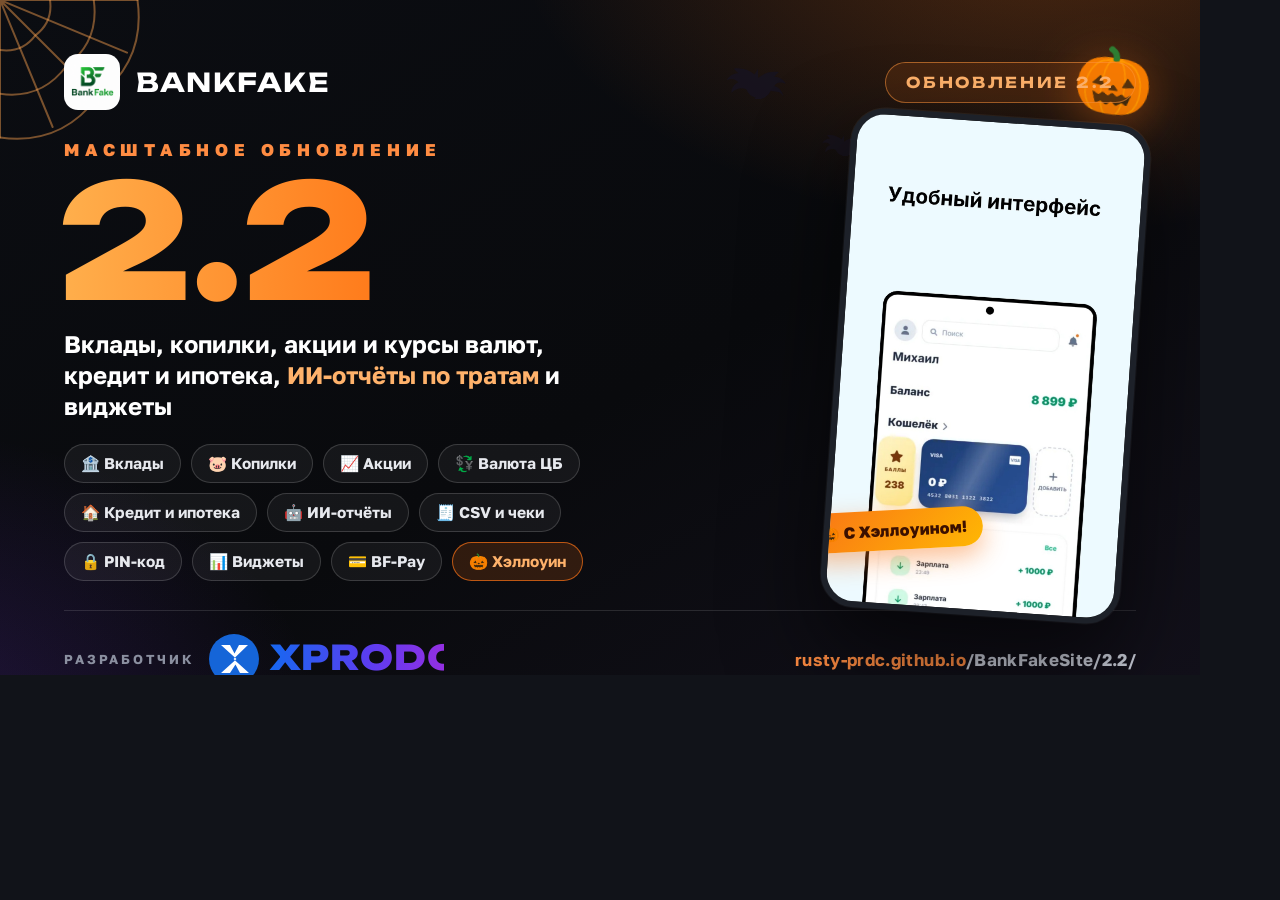
==== 2.2/poster.html @ 08672fef "Update page 2.2" ====
<!DOCTYPE html>
<html lang="ru">
<head>
<meta charset="UTF-8">
<meta name="viewport" content="width=device-width, initial-scale=1">
<title>Баннер BankFake 2.2 — XPRODC</title>
<link rel="preconnect" href="https://fonts.googleapis.com">
<link rel="preconnect" href="https://fonts.gstatic.com" crossorigin>
<link href="https://fonts.googleapis.com/css2?family=Unbounded:wght@500;700;800&family=Golos+Text:wght@500;600;700;800&display=swap" rel="stylesheet">
<style>
  * { margin: 0; padding: 0; box-sizing: border-box; }
  html, body { background: #111319; }
  body { display: flex; align-items: center; justify-content: center; min-height: 100vh; font-family: 'Golos Text', sans-serif; }

  .poster {
    position: relative;
    width: 1200px;
    height: 675px;
    overflow: hidden;
    background:
      radial-gradient(900px 500px at 88% -10%, rgba(249, 115, 22, .28), transparent 60%),
      radial-gradient(700px 520px at -8% 110%, rgba(124, 58, 237, .22), transparent 60%),
      linear-gradient(150deg, #0b0d12 0%, #090a0d 55%, #12101a 100%);
    color: #fff;
    transform-origin: top left;
  }

  /* декор */
  .web { position: absolute; top: 0; left: 0; width: 150px; color: rgba(255, 165, 80, .45); }
  .bat { position: absolute; fill: #17131f; opacity: .9; }
  .bat.b1 { width: 74px; top: 64px; right: 405px; animation: fl 7s ease-in-out infinite; }
  .bat.b2 { width: 52px; top: 132px; right: 330px; opacity: .75; animation: fl 9s ease-in-out infinite reverse; }
  .pump-emoji { position: absolute; right: 46px; top: 40px; font-size: 64px; filter: drop-shadow(0 10px 24px rgba(249,115,22,.45)); transform: rotate(8deg); }
  @keyframes fl { 0%,100% { transform: translateY(0) rotate(-4deg); } 50% { transform: translateY(-14px) rotate(5deg); } }

  .inner { position: relative; z-index: 2; height: 100%; padding: 54px 64px; display: flex; flex-direction: column; }

  /* шапка */
  .brandrow { display: flex; align-items: center; gap: 16px; }
  .brandrow img { width: 56px; height: 56px; border-radius: 14px; }
  .brandname { font-family: Unbounded, sans-serif; font-weight: 700; font-size: 26px; letter-spacing: .06em; }
  .ver {
    margin-left: auto;
    font-family: Unbounded, sans-serif;
    font-weight: 700;
    font-size: 15px;
    letter-spacing: .18em;
    color: #ffb26b;
    border: 1.5px solid rgba(255, 150, 60, .55);
    background: rgba(249, 115, 22, .12);
    padding: 10px 20px;
    border-radius: 999px;
  }

  /* центр */
  .mid { display: flex; gap: 54px; flex: 1; align-items: center; }
  .left { flex: 1; min-width: 0; }
  .kicker {
    font-weight: 800;
    font-size: 17px;
    letter-spacing: .34em;
    text-transform: uppercase;
    color: #ff8c42;
    margin-bottom: 6px;
  }
  .bignum {
    font-family: Unbounded, sans-serif;
    font-weight: 800;
    font-size: 158px;
    line-height: .96;
    background: linear-gradient(92deg, #ffb04d 0%, #ff7a1a 45%, #9d4edd 115%);
    -webkit-background-clip: text;
    background-clip: text;
    color: transparent;
    margin: 2px 0 10px -6px;
  }
  .subtitle { font-size: 24px; font-weight: 700; line-height: 1.3; max-width: 560px; margin-bottom: 22px; }
  .subtitle em { font-style: normal; color: #ffb26b; }

  .chips { display: flex; flex-wrap: wrap; gap: 10px; max-width: 600px; }
  .chip {
    font-size: 15.5px;
    font-weight: 700;
    padding: 9px 16px;
    border-radius: 999px;
    border: 1.5px solid rgba(255, 255, 255, .16);
    background: rgba(255, 255, 255, .05);
    color: #e7e9ee;
    white-space: nowrap;
  }
  .chip.hot { border-color: rgba(249, 115, 22, .7); background: rgba(249, 115, 22, .16); color: #ffb26b; }

  /* телефон */
  .shot {
    position: relative;
    width: 300px;
    height: 500px;
    border-radius: 34px;
    border: 6px solid #1d2129;
    background: #000;
    box-shadow: 0 40px 90px rgba(0, 0, 0, .6), 0 0 0 1px rgba(255,255,255,.06);
    overflow: hidden;
    transform: rotate(4deg) translateY(6px);
    flex-shrink: 0;
  }
  .shot img { width: 100%; height: 100%; object-fit: cover; object-position: top; }
  .sticker {
    position: absolute;
    left: -26px;
    bottom: 54px;
    transform: rotate(-7deg);
    background: linear-gradient(135deg, #f97316, #ffb703);
    color: #3b1000;
    font-weight: 800;
    font-size: 16px;
    padding: 10px 16px;
    border-radius: 999px;
    box-shadow: 0 10px 26px rgba(249, 115, 22, .45);
    z-index: 3;
  }

  /* подвал */
  .foot { display: flex; align-items: center; gap: 20px; border-top: 1px solid rgba(255, 255, 255, .12); padding-top: 22px; }
  .devlabel { font-size: 13px; font-weight: 700; letter-spacing: .22em; text-transform: uppercase; color: #8b90a0; }
  .xlogo { display: flex; align-items: center; gap: 14px; }
  .xlogo svg { display: block; }
  .url { margin-left: auto; font-size: 17px; font-weight: 700; color: #c7cbd6; letter-spacing: .02em; }
  .url b { color: #ff8c42; }
</style>
</head>
<body>
<div class="poster" id="poster">
  <svg class="web" viewBox="0 0 120 120" fill="none" stroke="currentColor" stroke-width="1.6" stroke-linecap="round">
    <path d="M0 0 L110 0 M0 0 L101.6 42.1 M0 0 L77.8 77.8 M0 0 L42.1 101.6 M0 0 L0 110"/>
    <path d="M40 0 Q42.5 17.6 28.3 28.3 Q17.6 42.5 0 40"/>
    <path d="M75 0 Q79.7 33.1 53 53 Q33.1 79.7 0 75"/>
    <path d="M110 0 Q116.7 48.5 77.8 77.8 Q48.5 116.7 0 110"/>
  </svg>
  <svg class="bat b1" viewBox="0 0 64 30"><path d="M32 4l-3 5c-5-4-11-6-18-5l4 4c-4 0-8 2-10 6 4-2 8-1 10 2-3 1-6 4-6 9 4-4 9-5 13-3 1 3 4 6 8 7l-3 3 3 1 2-2 2 2 3-1-2-2c4-1 7-4 8-7 4 2 7-1 11 5-1-5-4-8-8-9 2-3 5-4 10-2-2-4-6-6-10-6l4-4c-7-1-13 1-18 5z"/></svg>
  <svg class="bat b2" viewBox="0 0 64 30"><path d="M32 4l-3 5c-5-4-11-6-18-5l4 4c-4 0-8 2-10 6 4-2 8-1 10 2-3 1-6 4-6 9 4-4 9-5 13-3 1 3 4 6 8 7l-3 3 3 1 2-2 2 2 3-1-2-2c4-1 7-4 8-7 4 2 7-1 11 5-1-5-4-8-8-9 2-3 5-4 10-2-2-4-6-6-10-6l4-4c-7-1-13 1-18 5z"/></svg>
  <div class="pump-emoji">🎃</div>

  <div class="inner">
    <div class="brandrow">
      <img src="../assets/icon.png" alt="BankFake">
      <span class="brandname">BANKFAKE</span>
      <span class="ver">ОБНОВЛЕНИЕ 2.2</span>
    </div>

    <div class="mid">
      <div class="left">
        <div class="kicker">Масштабное обновление</div>
        <div class="bignum">2.2</div>
        <div class="subtitle">Вклады, копилки, акции и курсы валют, кредит и ипотека, <em>ИИ-отчёты по тратам</em> и виджеты</div>
        <div class="chips">
          <span class="chip">🏦 Вклады</span>
          <span class="chip">🐷 Копилки</span>
          <span class="chip">📈 Акции</span>
          <span class="chip">💱 Валюта ЦБ</span>
          <span class="chip">🏠 Кредит и ипотека</span>
          <span class="chip">🤖 ИИ-отчёты</span>
          <span class="chip">🧾 CSV и чеки</span>
          <span class="chip">🔒 PIN-код</span>
          <span class="chip">📊 Виджеты</span>
          <span class="chip">💳 BF-Pay</span>
          <span class="chip hot">🎃 Хэллоуин</span>
        </div>
      </div>

      <div class="shot">
        <img src="../assets/screenshots/promo-ui.jpg" alt="BankFake 2.2">
        <span class="sticker">🎃 С Хэллоуином!</span>
      </div>
    </div>

    <div class="foot">
      <div class="xlogo">
        <span class="devlabel">Разработчик</span>
        <svg width="236" height="52" viewBox="0 0 236 52" xmlns="http://www.w3.org/2000/svg">
          <defs>
            <linearGradient id="xText" x1="0" y1="0" x2="1" y2="0">
              <stop offset="0%" stop-color="#1668f0"/>
              <stop offset="52%" stop-color="#5b3df0"/>
              <stop offset="100%" stop-color="#a02ce0"/>
            </linearGradient>
          </defs>
          <circle cx="26" cy="26" r="25" fill="#1565d8"/>
          <path d="M13 12 h9 l4.5 8.5 L31 12 h9 L25.5 26 41 40 h-9 l-4.5-8.5 L22 40 h-9 l15.5-14z" fill="#ffffff"/>
          <text x="62" y="37" font-family="Unbounded, sans-serif" font-weight="800" font-size="34" letter-spacing="1" fill="url(#xText)">XPRODC</text>
        </svg>
      </div>
      <div class="url"><b>rusty-prdc.github.io</b>/BankFakeSite/2.2/</div>
    </div>
  </div>
</div>
<script>
  // подгонка под ширину окна (для скриншота)
  function fit() {
    var p = document.getElementById('poster');
    var s = Math.min(window.innerWidth / 1200, window.innerHeight / 675, 1);
    p.style.transform = 'scale(' + s + ')';
    document.body.style.display = 'block';
    document.body.style.overflow = 'hidden';
  }
  fit(); window.addEventListener('resize', fit);
</script>
</body>
</html>
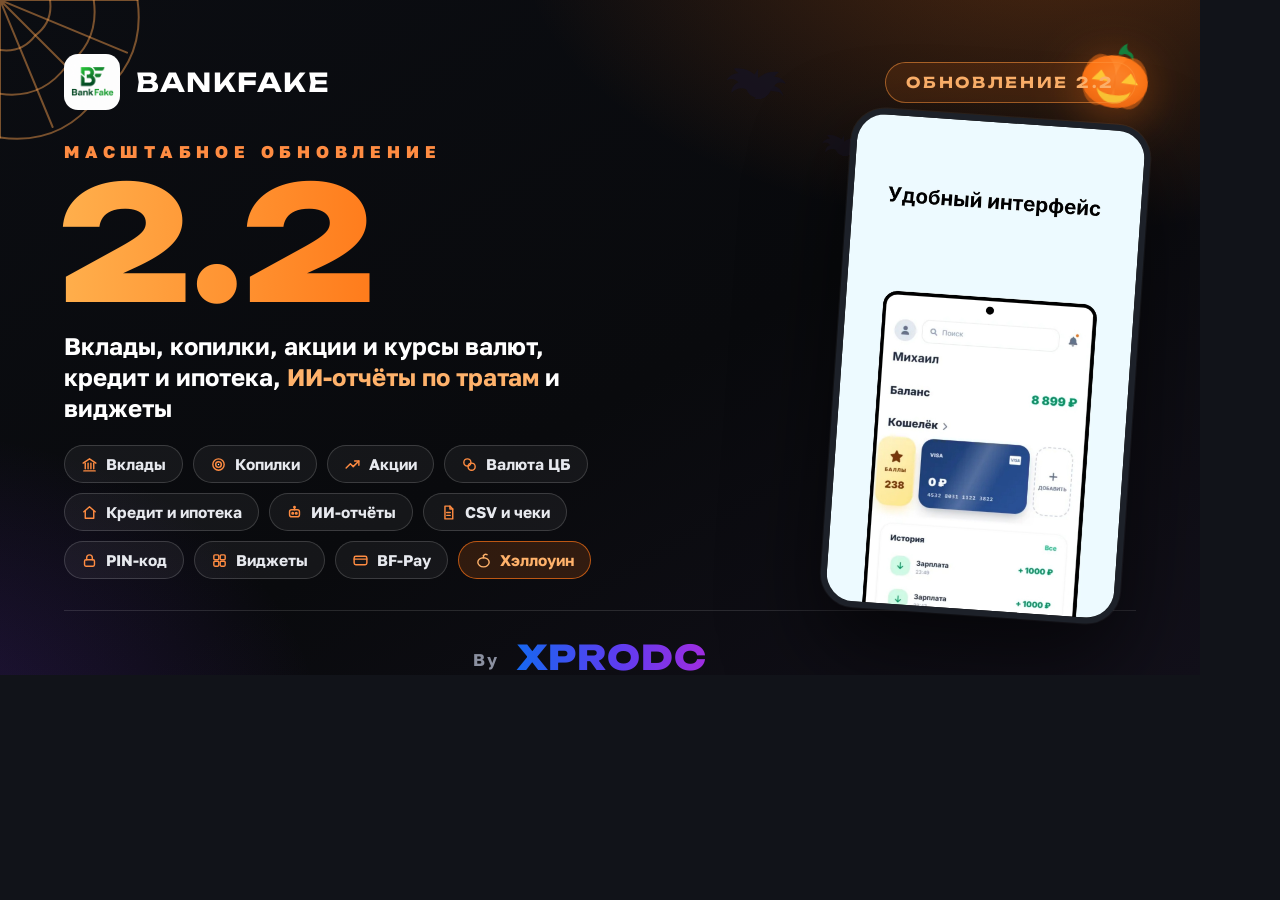
==== commit 848c6851: "Update poster 2.2" ====
--- a/2.2/poster.html
+++ b/2.2/poster.html
@@ -30,7 +30,7 @@
   .bat { position: absolute; fill: #17131f; opacity: .9; }
   .bat.b1 { width: 74px; top: 64px; right: 405px; animation: fl 7s ease-in-out infinite; }
   .bat.b2 { width: 52px; top: 132px; right: 330px; opacity: .75; animation: fl 9s ease-in-out infinite reverse; }
-  .pump-emoji { position: absolute; right: 46px; top: 40px; font-size: 64px; filter: drop-shadow(0 10px 24px rgba(249,115,22,.45)); transform: rotate(8deg); }
+  .pump-svg { position: absolute; right: 44px; top: 36px; width: 80px; transform: rotate(8deg); filter: drop-shadow(0 10px 24px rgba(249,115,22,.45)); animation: fl 8s ease-in-out infinite; }
   @keyframes fl { 0%,100% { transform: translateY(0) rotate(-4deg); } 50% { transform: translateY(-14px) rotate(5deg); } }
 
   .inner { position: relative; z-index: 2; height: 100%; padding: 54px 64px; display: flex; flex-direction: column; }
@@ -79,6 +79,9 @@
 
   .chips { display: flex; flex-wrap: wrap; gap: 10px; max-width: 600px; }
   .chip {
+    display: inline-flex;
+    align-items: center;
+    gap: 8px;
     font-size: 15.5px;
     font-weight: 700;
     padding: 9px 16px;
@@ -88,7 +91,9 @@
     color: #e7e9ee;
     white-space: nowrap;
   }
+  .chip svg { width: 17px; height: 17px; flex-shrink: 0; stroke: #ff8c42; fill: none; stroke-width: 2; stroke-linecap: round; stroke-linejoin: round; }
   .chip.hot { border-color: rgba(249, 115, 22, .7); background: rgba(249, 115, 22, .16); color: #ffb26b; }
+  .chip.hot svg { stroke: #ffb26b; }
 
   /* телефон */
   .shot {
@@ -104,28 +109,12 @@
     flex-shrink: 0;
   }
   .shot img { width: 100%; height: 100%; object-fit: cover; object-position: top; }
-  .sticker {
-    position: absolute;
-    left: -26px;
-    bottom: 54px;
-    transform: rotate(-7deg);
-    background: linear-gradient(135deg, #f97316, #ffb703);
-    color: #3b1000;
-    font-weight: 800;
-    font-size: 16px;
-    padding: 10px 16px;
-    border-radius: 999px;
-    box-shadow: 0 10px 26px rgba(249, 115, 22, .45);
-    z-index: 3;
-  }
 
   /* подвал */
-  .foot { display: flex; align-items: center; gap: 20px; border-top: 1px solid rgba(255, 255, 255, .12); padding-top: 22px; }
-  .devlabel { font-size: 13px; font-weight: 700; letter-spacing: .22em; text-transform: uppercase; color: #8b90a0; }
-  .xlogo { display: flex; align-items: center; gap: 14px; }
+  .foot { display: flex; align-items: center; justify-content: center; gap: 16px; border-top: 1px solid rgba(255, 255, 255, .12); padding-top: 22px; }
+  .devlabel { font-size: 17px; font-weight: 700; color: #8b90a0; letter-spacing: .1em; }
+  .xlogo { display: flex; align-items: center; }
   .xlogo svg { display: block; }
-  .url { margin-left: auto; font-size: 17px; font-weight: 700; color: #c7cbd6; letter-spacing: .02em; }
-  .url b { color: #ff8c42; }
 </style>
 </head>
 <body>
@@ -138,7 +127,24 @@
   </svg>
   <svg class="bat b1" viewBox="0 0 64 30"><path d="M32 4l-3 5c-5-4-11-6-18-5l4 4c-4 0-8 2-10 6 4-2 8-1 10 2-3 1-6 4-6 9 4-4 9-5 13-3 1 3 4 6 8 7l-3 3 3 1 2-2 2 2 3-1-2-2c4-1 7-4 8-7 4 2 7-1 11 5-1-5-4-8-8-9 2-3 5-4 10-2-2-4-6-6-10-6l4-4c-7-1-13 1-18 5z"/></svg>
   <svg class="bat b2" viewBox="0 0 64 30"><path d="M32 4l-3 5c-5-4-11-6-18-5l4 4c-4 0-8 2-10 6 4-2 8-1 10 2-3 1-6 4-6 9 4-4 9-5 13-3 1 3 4 6 8 7l-3 3 3 1 2-2 2 2 3-1-2-2c4-1 7-4 8-7 4 2 7-1 11 5-1-5-4-8-8-9 2-3 5-4 10-2-2-4-6-6-10-6l4-4c-7-1-13 1-18 5z"/></svg>
-  <div class="pump-emoji">🎃</div>
+  <svg class="pump-svg" viewBox="0 0 140 130" aria-hidden="true">
+    <defs>
+      <radialGradient id="pmpG" cx="50%" cy="42%" r="68%">
+        <stop offset="0%" stop-color="#ffa04d"/>
+        <stop offset="62%" stop-color="#ff7a1a"/>
+        <stop offset="100%" stop-color="#e8590c"/>
+      </radialGradient>
+    </defs>
+    <path d="M70 32c0-9 5-17 14-21-3 5 0 12 5 14 6 2 9 8 8 15-4-7-11-11-18-10l-4 2z" fill="#15803d"/>
+    <ellipse cx="70" cy="80" rx="58" ry="46" fill="url(#pmpG)"/>
+    <ellipse cx="42" cy="80" rx="29" ry="45" fill="#f97316" opacity=".5"/>
+    <ellipse cx="98" cy="80" rx="29" ry="45" fill="#f97316" opacity=".5"/>
+    <g fill="#ffd43b">
+      <path d="M44 62l15 19H29z"/>
+      <path d="M96 62l15 19H81z"/>
+      <path d="M40 94c10 13 50 13 60 0-3 15-16 24-30 24s-27-9-30-24z"/>
+    </g>
+  </svg>
 
   <div class="inner">
     <div class="brandrow">
@@ -153,30 +159,29 @@
         <div class="bignum">2.2</div>
         <div class="subtitle">Вклады, копилки, акции и курсы валют, кредит и ипотека, <em>ИИ-отчёты по тратам</em> и виджеты</div>
         <div class="chips">
-          <span class="chip">🏦 Вклады</span>
-          <span class="chip">🐷 Копилки</span>
-          <span class="chip">📈 Акции</span>
-          <span class="chip">💱 Валюта ЦБ</span>
-          <span class="chip">🏠 Кредит и ипотека</span>
-          <span class="chip">🤖 ИИ-отчёты</span>
-          <span class="chip">🧾 CSV и чеки</span>
-          <span class="chip">🔒 PIN-код</span>
-          <span class="chip">📊 Виджеты</span>
-          <span class="chip">💳 BF-Pay</span>
-          <span class="chip hot">🎃 Хэллоуин</span>
+          <span class="chip"><svg viewBox="0 0 24 24"><path d="M3 10l9-6 9 6"/><path d="M6 10v8M10 10v8M14 10v8M18 10v8"/><path d="M4 21h16"/></svg>Вклады</span>
+          <span class="chip"><svg viewBox="0 0 24 24"><circle cx="12" cy="12" r="8"/><circle cx="12" cy="12" r="4"/><circle cx="12" cy="12" r="1" fill="currentColor" stroke="none"/></svg>Копилки</span>
+          <span class="chip"><svg viewBox="0 0 24 24"><path d="M3 17l6-6 4 4 8-8"/><path d="M15 7h6v6"/></svg>Акции</span>
+          <span class="chip"><svg viewBox="0 0 24 24"><circle cx="9" cy="9" r="5"/><circle cx="15" cy="15" r="5"/></svg>Валюта ЦБ</span>
+          <span class="chip"><svg viewBox="0 0 24 24"><path d="M4 11l8-7 8 7"/><path d="M6 10v10h12V10"/></svg>Кредит и ипотека</span>
+          <span class="chip"><svg viewBox="0 0 24 24"><rect x="5" y="8" width="14" height="10" rx="3"/><circle cx="9.5" cy="13" r="1.2"/><circle cx="14.5" cy="13" r="1.2"/><path d="M12 5v3"/><circle cx="12" cy="4.5" r="1"/></svg>ИИ-отчёты</span>
+          <span class="chip"><svg viewBox="0 0 24 24"><path d="M7 3h7l4 4v14H7z"/><path d="M14 3v4h4"/><path d="M9.5 12h5M9.5 16h5"/></svg>CSV и чеки</span>
+          <span class="chip"><svg viewBox="0 0 24 24"><rect x="5" y="11" width="14" height="9" rx="2"/><path d="M8 11V8a4 4 0 0 1 8 0v3"/></svg>PIN-код</span>
+          <span class="chip"><svg viewBox="0 0 24 24"><rect x="4" y="4" width="7" height="7" rx="1.5"/><rect x="13" y="4" width="7" height="7" rx="1.5"/><rect x="4" y="13" width="7" height="7" rx="1.5"/><rect x="13" y="13" width="7" height="7" rx="1.5"/></svg>Виджеты</span>
+          <span class="chip"><svg viewBox="0 0 24 24"><rect x="3" y="6" width="18" height="12" rx="2.5"/><path d="M3 10h18"/></svg>BF-Pay</span>
+          <span class="chip hot"><svg viewBox="0 0 24 24"><ellipse cx="12" cy="14.5" rx="8" ry="6.5"/><path d="M12 8V5"/><path d="M12 5c1.2-1.8 3.4-2.2 5-1.2"/></svg>Хэллоуин</span>
         </div>
       </div>
 
       <div class="shot">
         <img src="../assets/screenshots/promo-ui.jpg" alt="BankFake 2.2">
-        <span class="sticker">🎃 С Хэллоуином!</span>
       </div>
     </div>
 
     <div class="foot">
+      <span class="devlabel">By</span>
       <div class="xlogo">
-        <span class="devlabel">Разработчик</span>
-        <svg width="236" height="52" viewBox="0 0 236 52" xmlns="http://www.w3.org/2000/svg">
+        <svg width="212" height="52" viewBox="0 0 212 52" xmlns="http://www.w3.org/2000/svg">
           <defs>
             <linearGradient id="xText" x1="0" y1="0" x2="1" y2="0">
               <stop offset="0%" stop-color="#1668f0"/>
@@ -184,17 +189,13 @@
               <stop offset="100%" stop-color="#a02ce0"/>
             </linearGradient>
           </defs>
-          <circle cx="26" cy="26" r="25" fill="#1565d8"/>
-          <path d="M13 12 h9 l4.5 8.5 L31 12 h9 L25.5 26 41 40 h-9 l-4.5-8.5 L22 40 h-9 l15.5-14z" fill="#ffffff"/>
-          <text x="62" y="37" font-family="Unbounded, sans-serif" font-weight="800" font-size="34" letter-spacing="1" fill="url(#xText)">XPRODC</text>
+          <text x="2" y="37" font-family="Unbounded, sans-serif" font-weight="800" font-size="34" letter-spacing="1" fill="url(#xText)">XPRODC</text>
         </svg>
       </div>
-      <div class="url"><b>rusty-prdc.github.io</b>/BankFakeSite/2.2/</div>
     </div>
   </div>
 </div>
 <script>
-  // подгонка под ширину окна (для скриншота)
   function fit() {
     var p = document.getElementById('poster');
     var s = Math.min(window.innerWidth / 1200, window.innerHeight / 675, 1);
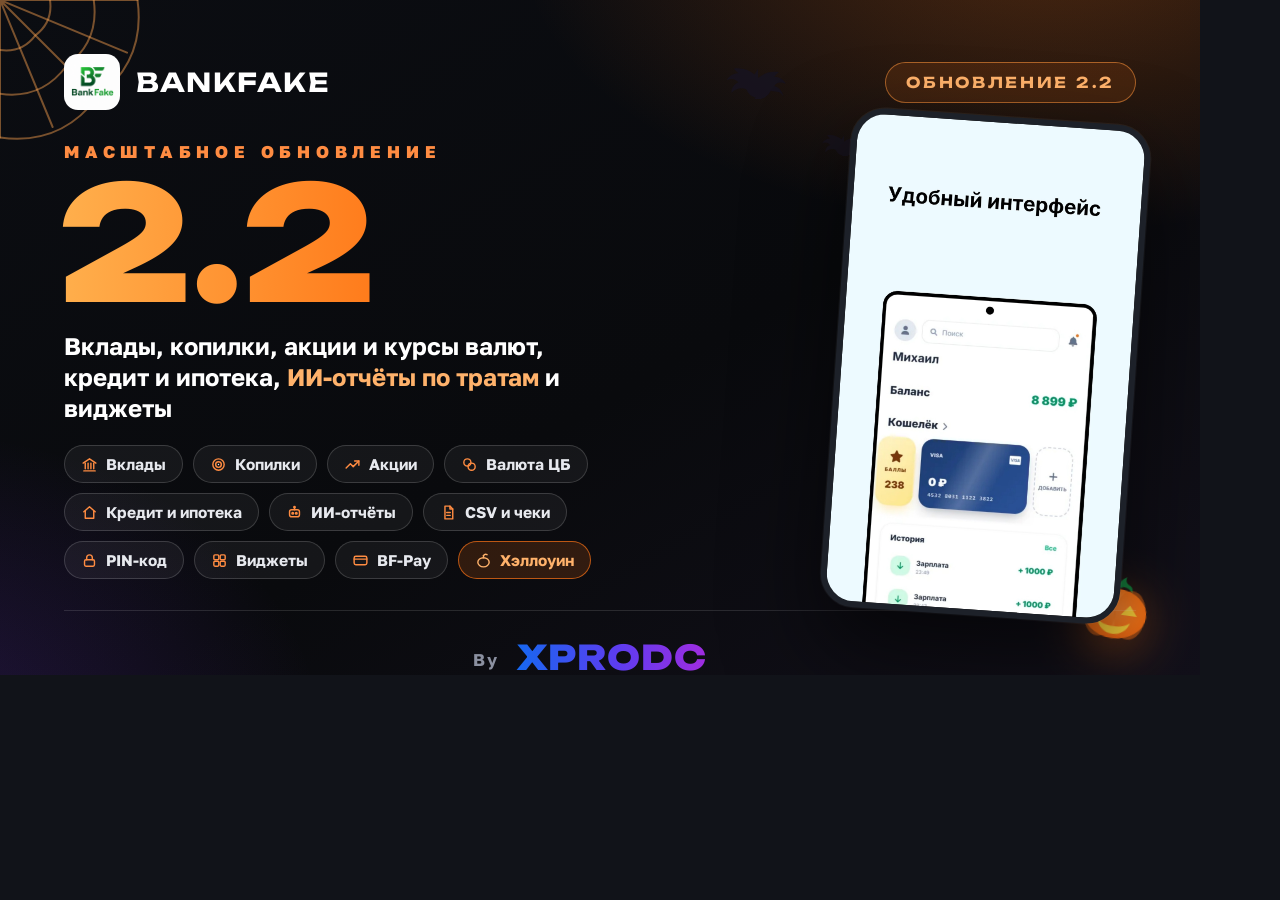
==== commit 0c6c4f1d: "Update poster 2.2" ====
--- a/2.2/poster.html
+++ b/2.2/poster.html
@@ -30,7 +30,7 @@
   .bat { position: absolute; fill: #17131f; opacity: .9; }
   .bat.b1 { width: 74px; top: 64px; right: 405px; animation: fl 7s ease-in-out infinite; }
   .bat.b2 { width: 52px; top: 132px; right: 330px; opacity: .75; animation: fl 9s ease-in-out infinite reverse; }
-  .pump-svg { position: absolute; right: 44px; top: 36px; width: 80px; transform: rotate(8deg); filter: drop-shadow(0 10px 24px rgba(249,115,22,.45)); animation: fl 8s ease-in-out infinite; }
+  .pump-svg { position: absolute; right: 46px; bottom: 34px; width: 76px; transform: rotate(8deg); filter: drop-shadow(0 10px 24px rgba(249,115,22,.45)); animation: fl 8s ease-in-out infinite; }
   @keyframes fl { 0%,100% { transform: translateY(0) rotate(-4deg); } 50% { transform: translateY(-14px) rotate(5deg); } }
 
   .inner { position: relative; z-index: 2; height: 100%; padding: 54px 64px; display: flex; flex-direction: column; }
